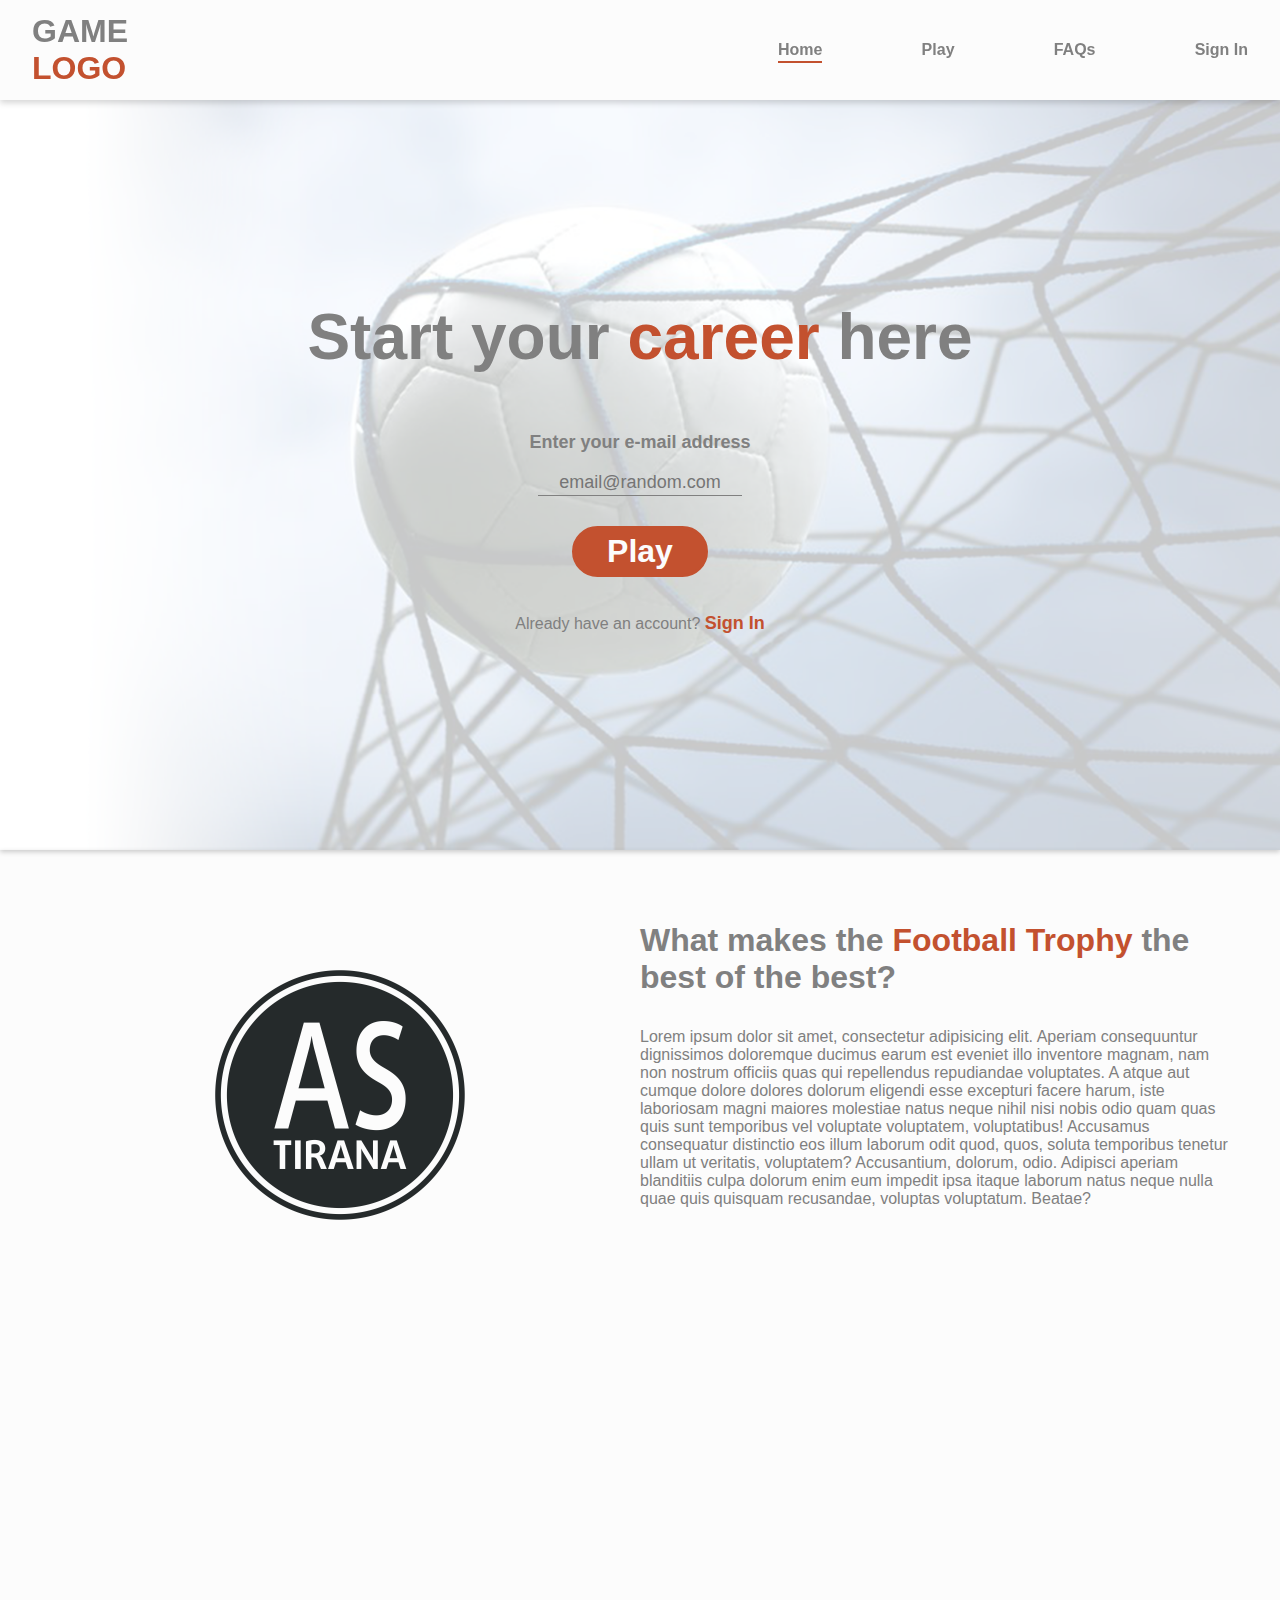
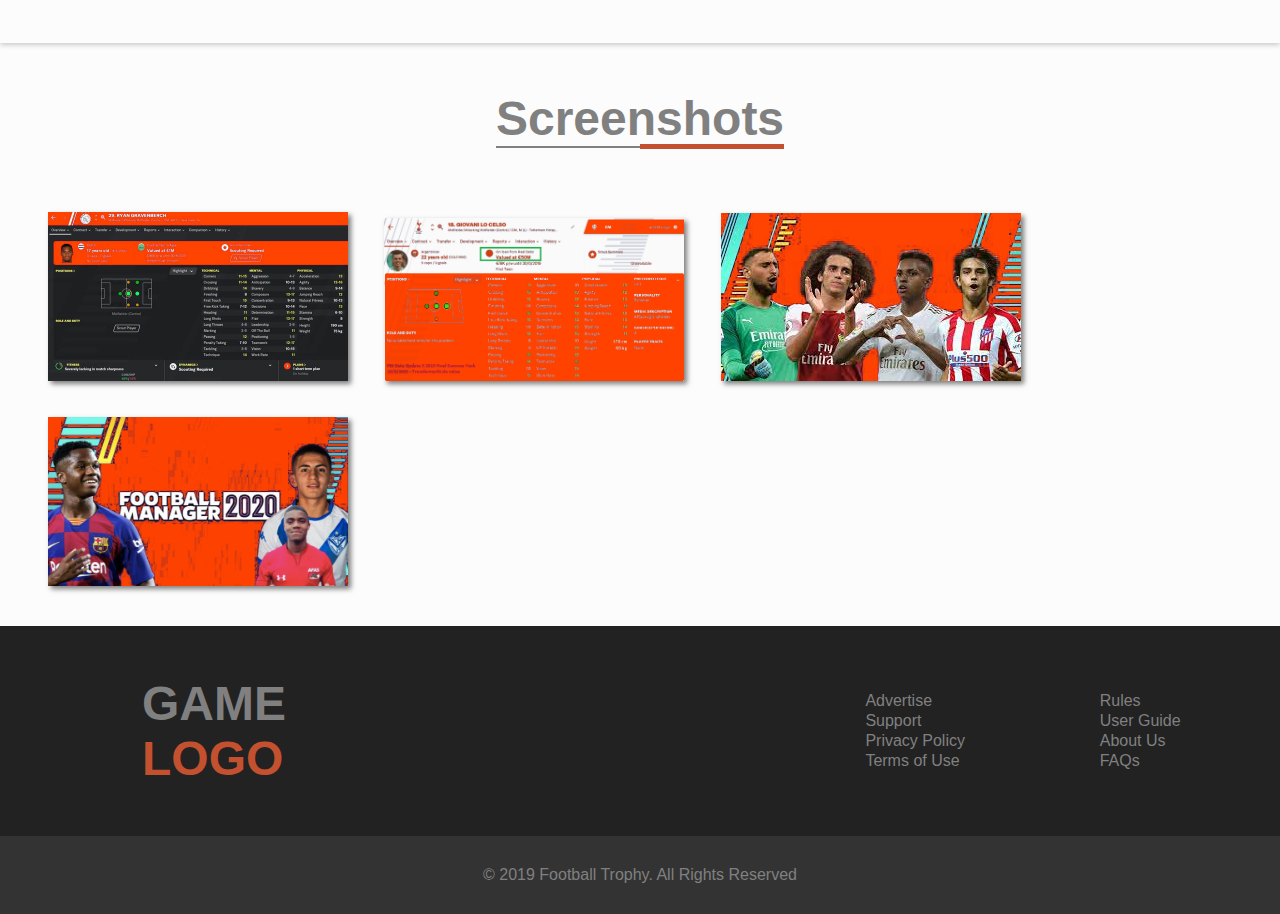
==== index.html @ d657be2b "Initial commit" ====
<!DOCTYPE html>
<html lang="en">
<head>
    <meta charset="UTF-8">
    <meta name="viewport"
          content="width=device-width, user-scalable=no, initial-scale=1.0, maximum-scale=1.0, minimum-scale=1.0">
    <meta http-equiv="X-UA-Compatible" content="ie=edge">
    <title>Football Trophy</title>
    <link rel="stylesheet" href="style.css">
    <link rel="stylesheet" href="styling.css">
    <link rel="stylesheet" href="nav.css">
    <link rel="stylesheet" href="font.css">
    <link rel="stylesheet" href="footer.css">
    <script src="https://cdnjs.cloudflare.com/ajax/libs/jquery/3.3.1/jquery.min.js"></script>
</head>
<body>
<header id="myNav">
    <div class="container-full" id="navbar">
        <a href="index.html" class="link"><p>
            <span class="bold-2rem light-grey">GAME</span>
            <br>
            <span class="bold-2rem orange">LOGO</span>
        </p></a>
        <div id="hamburger-icon">
            <input type="checkbox" id="btnControl"/>
            <label for="btnControl" id="label-hamburger">
                <span></span>
                <span></span>
                <span></span>
                <span></span>
                <span></span>
                <span></span>
            </label>
        </div>
        <ul id="nav-ul">
            <li><a href="index.html" class="underline">Home</a></li>
            <li><a href="play.html">Play</a></li>
            <li><a href="faqs.html">FAQs</a></li>
            <li><a href="sign-in.html">Sign In</a></li>
        </ul>
    </div>
    <ul id="mobile-nav-ul">
        <li><a href="index.html"><img src="images/menu%20svgs/services.png" alt="">Home</a></li>
        <li><a href="#"><img src="images/menu%20svgs/questionnaire.png" alt="">Play</a></li>
        <li><a href="#"><img src="images/menu%20svgs/reviewers.png" alt="">FAQs</a></li>
        <li><a href="#"><img src="images/menu%20svgs/blog.png" alt="">Sign In</a></li>
    </ul>
</header>

<section class="first-section home-section-one">
    <div id="home-first" class="container">
        <p class="bold-4rem light-grey intro-play no-mg">
            Start your
            <span class="orange">career</span>
            here
        </p>
        <p class="semi-1.125rem">Enter your e-mail address</p>
        <input type="text" placeholder="email@random.com" id="register-email">
        <button id="play-button" class="semi-2rem">Play</button>
        <p class="light-grey">Already have an account? <a href="#" class="orange semi-1.125rem link">Sign In</a></p>
    </div>
</section>
<section class="sc-shadow">
    <div class="why-us container">
        <img src="images/league%20logo.png" alt="Football Manager">
        <div>
            <p class="bold-2rem light-grey">
                What makes the
                <span class="orange"> Football Trophy </span>
                the best of the best?
            </p>
            <p class="light-grey">Lorem ipsum dolor sit amet, consectetur adipisicing elit. Aperiam consequuntur
                dignissimos doloremque
                ducimus earum est eveniet illo inventore magnam, nam non nostrum officiis quas qui repellendus
                repudiandae voluptates. A atque aut cumque dolore dolores dolorum eligendi esse excepturi facere harum,
                iste laboriosam magni maiores molestiae natus neque nihil nisi nobis odio quam quas quis sunt temporibus
                vel voluptate voluptatem, voluptatibus! Accusamus consequatur distinctio eos illum laborum odit quod,
                quos, soluta temporibus tenetur ullam ut veritatis, voluptatem? Accusantium, dolorum, odio. Adipisci
                aperiam blanditiis culpa dolorum enim eum impedit ipsa itaque laborum natus neque nulla quae quis
                quisquam recusandae, voluptas voluptatum. Beatae?</p>
            <iframe width="560" height="315" src="https://www.youtube.com/embed/HBifC9UIf-8" frameborder="0"
                    allow="accelerometer; autoplay; encrypted-media; gyroscope; picture-in-picture"
                    allowfullscreen></iframe>
        </div>
    </div>
</section>
<section>
    <div class="container screenshots">
        <p class="light-grey bold-3rem center bt-border" id="screenshot-heading">Screenshots</p>
        <div>
            <img src="images/sc1.jpg" alt="">
            <img src="images/sc2.png" alt="">
            <img src="images/sc3.jpg" alt="">
            <img src="images/sc4.jpg" alt="">
        </div>
    </div>
</section>
<footer>
    <div class="upper-footer">
        <div class="container">
            <div class="icon-and-address">
                <!--                <img src="images/wall%20street%20shortcut%20white.png" alt="Wall Street Shortcut" class="footer-logo">-->
                <p class="bold-3rem no-mg">
                    <span class="light-grey">GAME</span>
                    <br>
                    <span class="orange">LOGO</span>
                </p>
            </div>

            <div class="footer-links">
                <ul class="quicklinks">
                    <li><a href="#">Advertise</a></li>
                    <li><a href="#">Support</a></li>
                    <li><a href="#">Privacy Policy</a></li>
                    <li><a href="#">Terms of Use</a></li>
                </ul>
                <ul class="quicklinks">
                    <li><a href="#">Rules</a></li>
                    <li><a href="#">User Guide</a></li>
                    <li><a href="#">About Us</a></li>
                    <li><a href="#">FAQs</a></li>
                </ul>
            </div>
        </div>
    </div>
    <div class="lower-footer">
        <div class="container">
            <p><span class="medium-075rem light-grey">© 2019 Football Trophy. </span><span class="regular-075rem light-grey">All Rights Reserved</span>
            </p>

        </div>
    </div>
</footer>

<script src="https://kit.fontawesome.com/d73f645a4a.js"></script>
<script src="main.js"></script>
</body>
</html>
---- style.css ----
:root{
    --clr1: #333333;
    --clr2: #c3512f;
    --clr3: #fcfcfc;
    --clr4: #222222;
    --clr5: #808080;
}
body{
    margin: 0;
    padding: 0;
    box-sizing: border-box;
    background-color: var(--clr3);
    overflow-x: hidden;
}
.container{
    max-width: 1640px;
    width: 95%;
    padding: 0 2.5%;
    margin: auto;
}
.container-sm{
    max-width: 1364px;
    width: 95%;
    padding: 0 2.5%;
    margin: auto;
}
.dark-grey{
    color: var(--clr4);
}
.grey{
    color: var(--clr1);
}
.orange{
    color: var(--clr2);
}
.whitish{
    color: var(--clr3);
}
.light-grey{
    color: var(--clr5)
}
input:focus,
select:focus,
textarea:focus,
button:focus {
    outline: none;
}
.first-section{
    padding-top: 100px;
    -webkit-box-shadow: 0px 2px 5px 0px rgba(0,0,0,0.2);
    -moz-box-shadow: 0px 2px 5px 0px rgba(0,0,0,0.2);
    box-shadow: 0px 2px 5px 0px rgba(0,0,0,0.2);
}
.home-section-one{
    background-image: url("images/lub.png") ;
    background-size: cover;
    background-position: center center;
    background-repeat: no-repeat;
}
#play-button{
    padding: 0.125em 1em;
    border-radius: 30px;
    border: 3px solid var(--clr2);
    background-color: var(--clr2);
    color: var(--clr3);
    margin: auto auto 20px;
    transition: 200ms;
}
#play-button:hover{
    transform: scale(1.02);
    background-color: var(--clr3);
    color: var(--clr2)
}
.intro-play{
    padding-top: 200px;
    text-align: center;
    padding-bottom: 40px;
}
#home-first{
    display: flex;
    flex-direction: column;;
    justify-content: center;
    align-items: center;
    padding-bottom: 200px;
}
.home-signing-in-out{
    display: flex;
    justify-content: space-around;
}
.sign-in-up-form{
    padding: 100px 0;
    max-width: max-content;
    color: var(--clr1)
}

.form-style{
    display: grid;
    grid-template-columns: repeat(2, 1fr);
    align-items: center;
    max-width: 300px;
    grid-row-gap: 10px;
    padding-bottom: 10px;
}
.form-style label{
    font-weight: 500;
}
.form-style input{
    border: 2px solid var(--clr2);
    border-radius: 10px;
    padding: 0.5em;
}
#sign-up-button, #sign-in-button{
    padding: 0.5em 2em;
    border-radius: 15px;
    border: 3px solid var(--clr2);
    background-color: var(--clr2);
    color: var(--clr3);
    margin: auto;
    transition: 100ms;
    font-size: 1.125rem;
    margin-top: 20px;
}
#sign-up-button:hover, #sign-in-button:hover{
    background-color: var(--clr3);
    color: var(--clr2)
}
.why-us img{
    height: 250px;
    justify-self: center;
    padding-top: 80px;
}
.why-us{
    display: grid;
    grid-template-columns: repeat(2, 1fr);
    justify-content: center;
    max-width: 1200px;
    padding-top: 40px;
    padding-bottom: 100px;
}
.screenshots{
    display: flex;
    justify-content: center;
    align-items: center;
    flex-direction: column;
    padding-bottom: 20px;
}
.screenshots p{
    border-bottom: 2px solid var(--clr5);
}
.screenshots img{
    max-width: 300px;
    /*padding: 1em;*/
    margin: 1em;
    -webkit-box-shadow: 3px 3px 5px 0px rgba(0,0,0,0.5);
    -moz-box-shadow: 3px 3px 5px 0px rgba(0,0,0,0.5);
    box-shadow: 3px 3px 5px 0px rgba(0,0,0,0.5);
}
#register-email{
    border-top: none;
    border-left: none;
    border-right: none;
    border-bottom: 1px solid var(--clr5);
    text-align: center;
    font-size: 1.125rem;
    color: var(--clr5);
    padding-bottom: 0.125rem;
    margin-bottom: 30px;
    width: 200px;
    font-family: 'Montserrat', sans-serif;
    background-color: transparent;
}
---- styling.css ----
.no-mg{
    margin: 0;
}
.no-pd{
    padding: 0;
}
.sc-shadow{
    -webkit-box-shadow: 0px 2px 5px 0px rgba(0,0,0,0.2);
    -moz-box-shadow: 0px 2px 5px 0px rgba(0,0,0,0.2);
    box-shadow: 0px 2px 5px 0px rgba(0,0,0,0.2);
}
.bt-border{
    position: relative;
}
.bt-border:after{
    content: '';
    display: block;
    position: absolute;
    width: 50%;
    bottom: -3px;
    right: 0;
    border-bottom: 5px solid var(--clr2);
}
.center{
    text-align: center;
}
.link{
    text-decoration: none;
}
.underline{
    border-bottom: 2px solid var(--clr2);
}
.pt-10{
    padding-top: 10px;
}
.pt-20{
    padding-top: 20px;
}
.pt-40{
    padding-top: 40px;
}
.pt-60{
    padding-top: 60px;
}
.pb-10{
    padding-bottom: 10px;
}
.pb-20{
    padding-bottom: 20px;
}
---- nav.css ----
/*header*/
header{
    /*padding: 10px 0;*/
    position: fixed;
    top: 0;
    left: 0;
    right: 0;
    width: 100%;
    margin: auto;
    z-index: 2;
    transition: 200ms ease-out;
    -webkit-box-shadow: 0px 3px 6px 0px rgba(0,0,0,0.16);
    -moz-box-shadow: 0px 3px 6px 0px rgba(0,0,0,0.16);
    box-shadow: 0px 3px 6px 0px rgba(0,0,0,0.16);
    background-color: var(--clr3);
}
header *{
    transition: 200ms ease-out;
}
header #navbar{
    display: flex;
    justify-content: space-between;
    align-items: center;
    max-width: 1640px;
    width: 95%;
    padding: 0 2.5%;
    margin: auto;
    height: 100px;
}
#nav-ul{
    list-style: none;
    padding-left: 0;
    display: flex;
    max-width: 470px;
    width: 100%;
    justify-content: space-between;
}
#nav-ul li{
    position: relative;
}
#nav-ul li::after{
    content: '';
    position: absolute;
    width: 100%;
    height: 2px;
    background-color: var(--clr2);
    left: 0;
    bottom: -5px;
    transform: scaleX(0);
    transition: all 0.5s;
}
#nav-ul li:hover::after{
    transform: scaleX(1);
}
#nav-ul li a{
    text-decoration: none;
    color: var(--clr5);
    font-size: 1rem;
    font-weight: 600;
    padding-bottom: 3px;
}
.nav-colored{
    background-color: white;
    -webkit-box-shadow: 0px 6px 6px 0px rgba(0,0,0,0.1);
    -moz-box-shadow: 0px 6px 6px 0px rgba(0,0,0,0.1);
    box-shadow: 0px 6px 6px 0px rgba(0,0,0,0.1);
}
.nav-transparent{
    background-color: transparent;
}
#mobile-nav-ul{
    display: none;
    flex-direction: column;
    padding-left: 20px;
    list-style: none;
    background-color: var(--clr2);
    position: absolute;
    margin: 0;
    width: 100%;
    /*bottom: 0%;*/
    top: -200px;
    z-index: -1;
    transition: 300ms ease-out;
}
.mobile-nav-ul-open
#mobile-nav-ul li{
    display: flex;
}
#mobile-nav-ul a{
    color: var(--clr3);
    text-decoration: none;
    font-size: 1rem;
    padding: 1rem 0;
    display: flex;
}

#mobile-nav-ul img{
    height: 1rem;
    padding-right: 1rem;
}
#mobile-nav-ul.open-nav{
    bottom: unset;
    top: 100%;
}

/*hamburger-icon*/
#btnControl{
    display: none;
}
#hamburger-icon {
    width: 45px;
    height: 30px;
    position: relative;
    /*margin: 50px auto;*/
    display: none;
    -webkit-transform: rotate(0deg);
    -moz-transform: rotate(0deg);
    -o-transform: rotate(0deg);
    transform: rotate(0deg);
    -webkit-transition: .5s ease-in-out;
    -moz-transition: .5s ease-in-out;
    -o-transition: .5s ease-in-out;
    transition: .5s ease-in-out;
    cursor: pointer;
}
#hamburger-icon span {
    display: block;
    position: absolute;
    height: 5px;
    width: 50%;
    background: var(--clr2);
    opacity: 1;
    -webkit-transform: rotate(0deg);
    -moz-transform: rotate(0deg);
    -o-transform: rotate(0deg);
    transform: rotate(0deg);
    -webkit-transition: .25s ease-in-out;
    -moz-transition: .25s ease-in-out;
    -o-transition: .25s ease-in-out;
    transition: .25s ease-in-out;
}
#hamburger-icon span:nth-child(even) {
    left: 50%;
    border-radius: 0 9px 9px 0;
}
#hamburger-icon span:nth-child(odd) {
    left:0px;
    border-radius: 9px 0 0 9px;
}
#hamburger-icon span:nth-child(1), #hamburger-icon span:nth-child(2) {
    top: 0px;
}
#hamburger-icon span:nth-child(3), #hamburger-icon span:nth-child(4) {
    top: 12px;
}
#hamburger-icon span:nth-child(5), #hamburger-icon span:nth-child(6) {
    top: 24px;
}
#hamburger-icon.open span:nth-child(1),#hamburger-icon.open span:nth-child(6) {
    -webkit-transform: rotate(45deg);
    -moz-transform: rotate(45deg);
    -o-transform: rotate(45deg);
    transform: rotate(45deg);
}
#hamburger-icon.open span:nth-child(2),#hamburger-icon.open span:nth-child(5) {
    -webkit-transform: rotate(-45deg);
    -moz-transform: rotate(-45deg);
    -o-transform: rotate(-45deg);
    transform: rotate(-45deg);
}
#hamburger-icon.open span:nth-child(1) {
    left: 4px;
    top: 8px;
}
#hamburger-icon.open span:nth-child(2) {
    left: calc(50% - 5px);
    top: 8px;
}
#hamburger-icon.open span:nth-child(3) {
    left: -50%;
    opacity: 0;
}
#hamburger-icon.open span:nth-child(4) {
    left: 100%;
    opacity: 0;
}
#hamburger-icon.open span:nth-child(5) {
    left: 4px;
    top: 21px;
}
#hamburger-icon.open span:nth-child(6) {
    left: calc(50% - 5px);
    top: 21px;
}

@media(max-width: 768px){

    /*    section, footer{
            filter: blur(5px);
            opacity: 0.5;
        }*/
    header{
        background-color: white;
    }
    #navbar{
        background-color: white;
        -webkit-box-shadow: 0px 6px 6px 0px rgba(0,0,0,0.1);
        -moz-box-shadow: 0px 6px 6px 0px rgba(0,0,0,0.1);
        box-shadow: 0px 6px 6px 0px rgba(0,0,0,0.1);
    }
    #nav-ul{
        display: none;
    }
    #mobile-nav-ul{
        display: flex;
        -webkit-box-shadow: 0px 6px 6px 0px rgba(0,0,0,0.1);
        -moz-box-shadow: 0px 6px 6px 0px rgba(0,0,0,0.1);
        box-shadow: 0px 6px 6px 0px rgba(0,0,0,0.1);
    }
    #mobile-nav-ul a:focus{
        outline: none
    }
    #hamburger-icon{
        display: unset;
    }


}
@media(max-width: 500px){
    #logo{
        height: 50px;
    }
}
---- font.css ----
body{
    font-family: Montserrat, sans-serif;
    color: var(--clr5)
}
.bold-3rem{
    font-weight: 700;
    font-size: 3rem;
}
.bold-4rem{
    font-weight: 700;
    font-size: 4rem;
}
.semi-2rem{
    font-size: 2rem;
    font-weight: 600;
}.semi-1\.125rem{
     font-size: 1.125rem;
     font-weight: 600;
 }
 .semi-1rem{
     font-weight: 600;
     font-size: 1rem;
 }
.bold-2rem{
    font-weight: 700;
    font-size: 2rem;
}
---- footer.css ----
.upper-footer{
    background-color: var(--clr4);
    padding: 50px 0;
}
.upper-footer .container{
    color: white;
    display: flex;
    justify-content: space-between;
}
.footer-logo{
    max-height: 150px;
}
.icon-and-address{
    display: flex;
}
.icon-and-address p{
    padding-left:  110px;
}
.footer-links{
    max-width: 450px;
    width:100%;
    display: flex;
    /*flex-direction: column;*/
    justify-content: space-around;

}
.footer-links ul{
    list-style: none;
    padding: 0;
}
.footer-links a{
    /*color: white;*/
    color: var(--clr5);
    text-decoration: none;
    font-weight: 500;
}
.quicklinks{
    display: flex;
    justify-content: space-between;
    flex-direction: column;
}
.quicklinks a:hover{
    color: var(--clr2);
}
.social-links{
    display: flex;
    place-self: flex-end;
    justify-content: space-between;
    flex-direction: column;
    max-width: 220px;
    width: 100%;
}
.lower-footer{
    background-color: var(--clr1);
    text-align: center;
}
.lower-footer p{
    color: var(--clr3);
    margin: 0;
    padding: 30px 0;
}
@media (max-width: 768px) {
    .upper-footer{
        padding: 50px 0 20px;
    }
    .upper-footer .container{
        flex-direction: column;
    }
    .icon-and-address{
        flex-direction: column;
    }
    .footer-logo{
        margin: auto;
    }
    .icon-and-address p{
        padding: 30px 0 0;
        margin: auto;
        text-align: center;
    }
    .footer-links{
        margin: auto;
        padding: 20px 0;
    }
    .quicklinks{
        flex-direction: column;
        text-align: center;
        margin: auto;
    }
    .quicklinks li{
        margin: 10px 0;
    }
    .social-links{
        margin: 20px auto 0;
    }
    .lower-footer{
        text-align: center;
    }
    .lower-footer p {
        padding: 20px 0;
    }
}
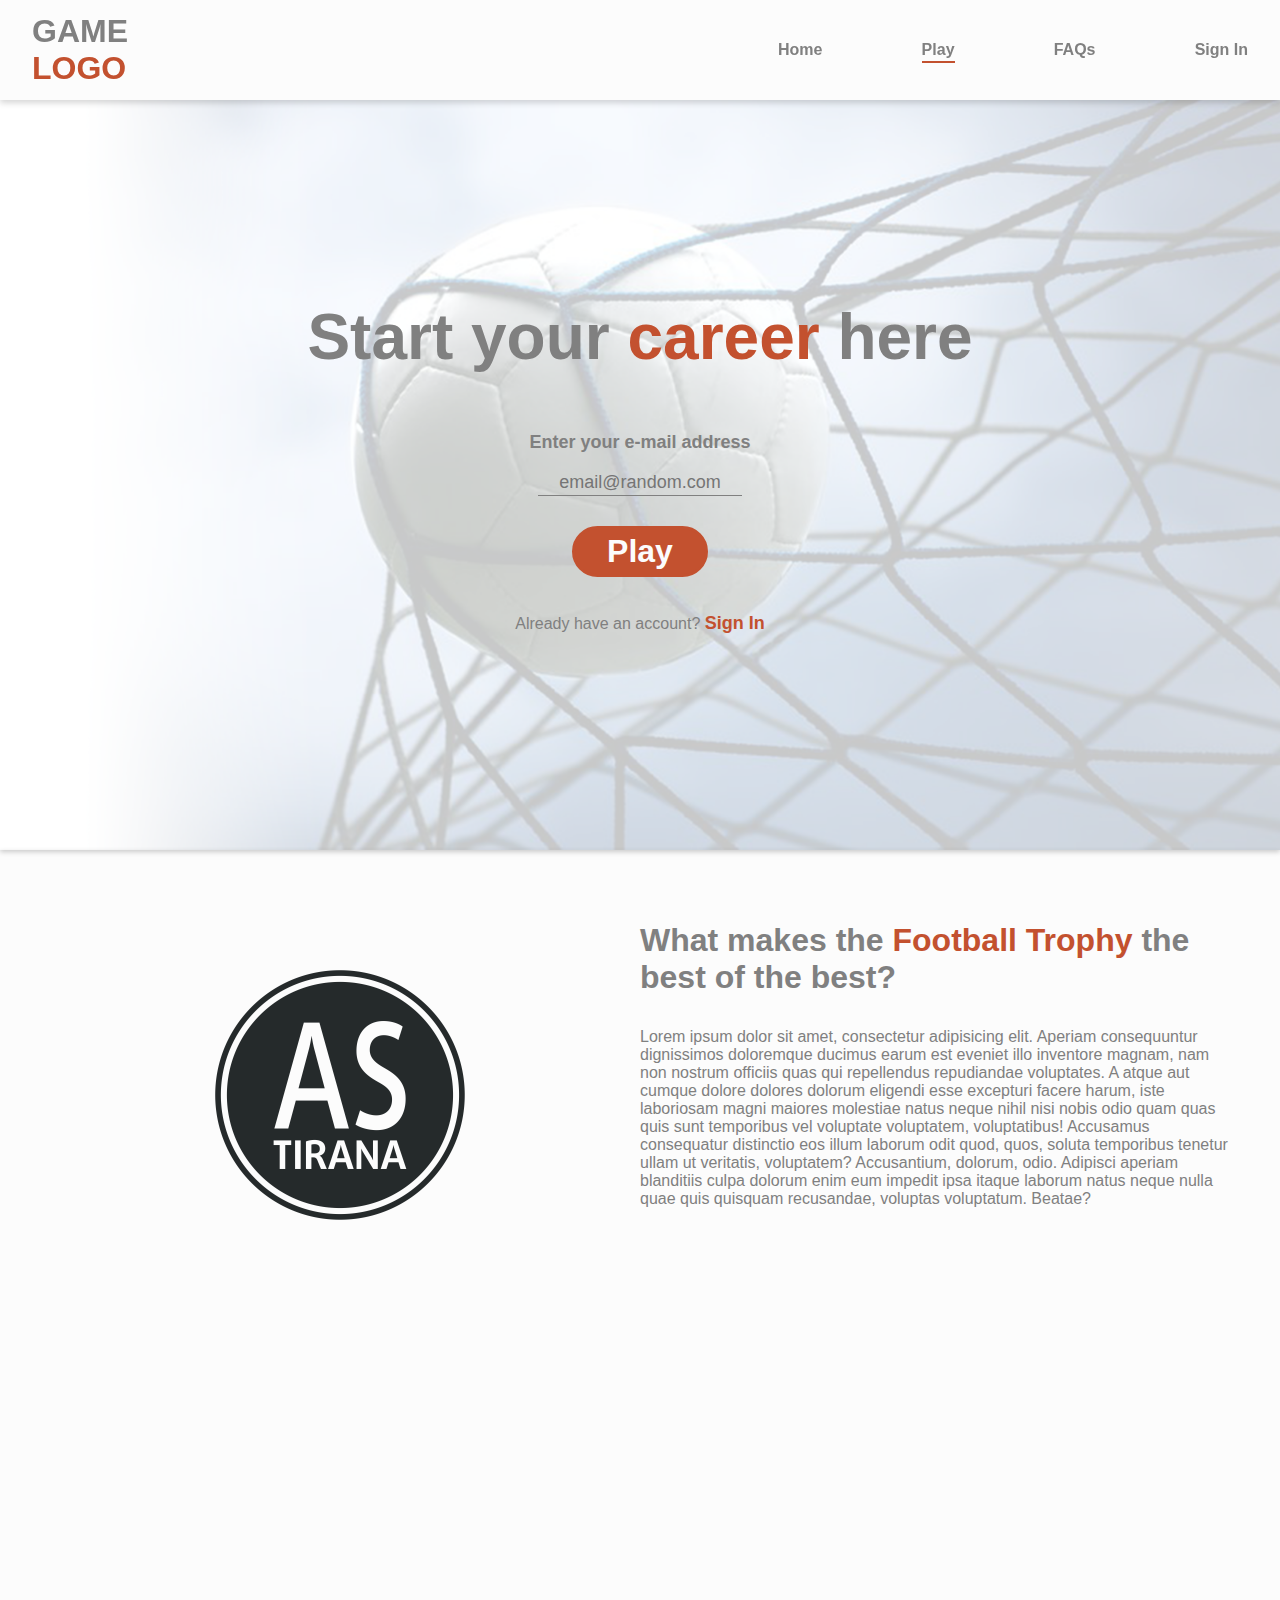
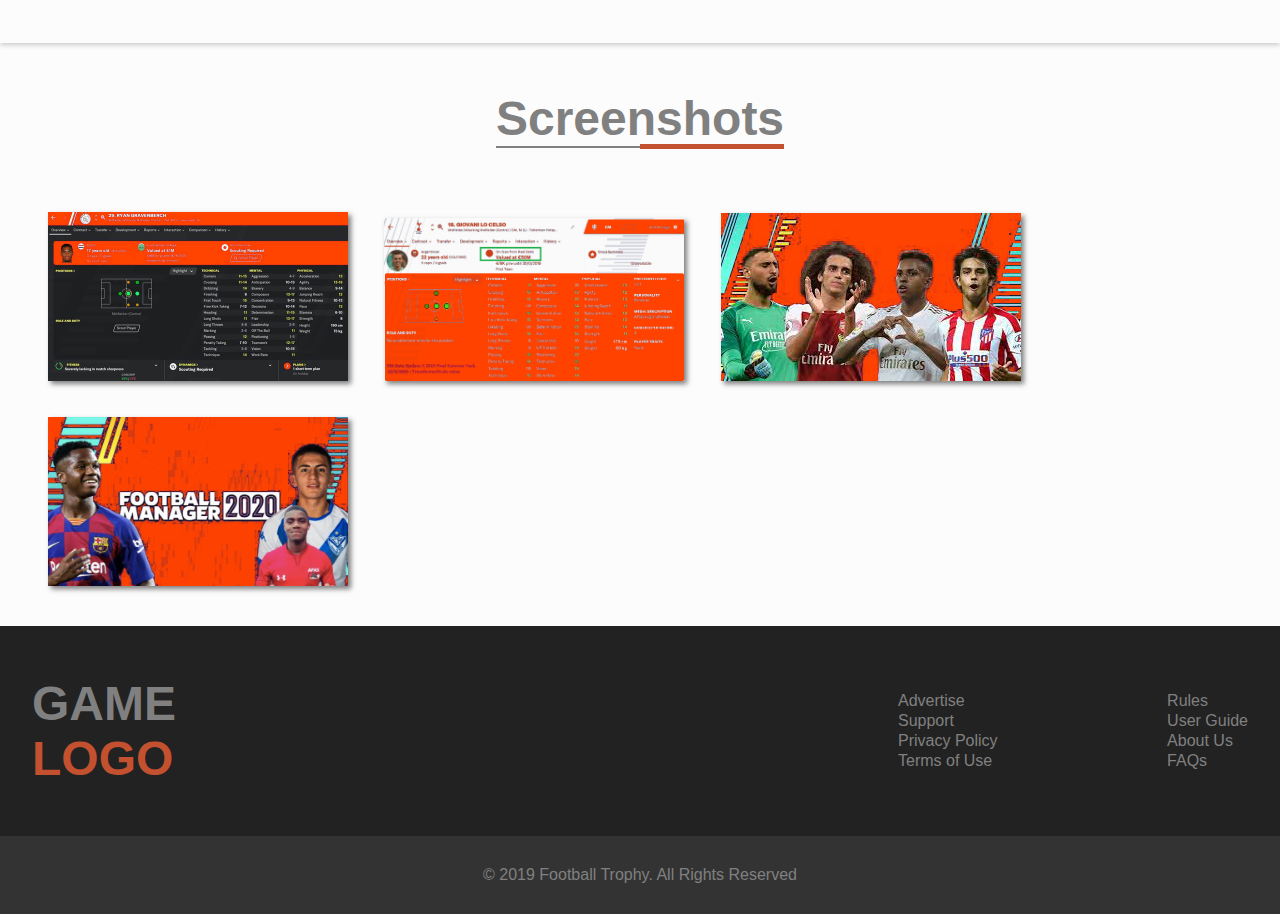
==== commit 97dec9c5: "added media query" ====
--- a/index.html
+++ b/index.html
@@ -1,138 +1,138 @@
-<!DOCTYPE html>
-<html lang="en">
-<head>
-    <meta charset="UTF-8">
-    <meta name="viewport"
-          content="width=device-width, user-scalable=no, initial-scale=1.0, maximum-scale=1.0, minimum-scale=1.0">
-    <meta http-equiv="X-UA-Compatible" content="ie=edge">
-    <title>Football Trophy</title>
-    <link rel="stylesheet" href="style.css">
-    <link rel="stylesheet" href="styling.css">
-    <link rel="stylesheet" href="nav.css">
-    <link rel="stylesheet" href="font.css">
-    <link rel="stylesheet" href="footer.css">
-    <script src="https://cdnjs.cloudflare.com/ajax/libs/jquery/3.3.1/jquery.min.js"></script>
-</head>
-<body>
-<header id="myNav">
-    <div class="container-full" id="navbar">
-        <a href="index.html" class="link"><p>
-            <span class="bold-2rem light-grey">GAME</span>
-            <br>
-            <span class="bold-2rem orange">LOGO</span>
-        </p></a>
-        <div id="hamburger-icon">
-            <input type="checkbox" id="btnControl"/>
-            <label for="btnControl" id="label-hamburger">
-                <span></span>
-                <span></span>
-                <span></span>
-                <span></span>
-                <span></span>
-                <span></span>
-            </label>
-        </div>
-        <ul id="nav-ul">
-            <li><a href="index.html" class="underline">Home</a></li>
-            <li><a href="play.html">Play</a></li>
-            <li><a href="faqs.html">FAQs</a></li>
-            <li><a href="sign-in.html">Sign In</a></li>
-        </ul>
-    </div>
-    <ul id="mobile-nav-ul">
-        <li><a href="index.html"><img src="images/menu%20svgs/services.png" alt="">Home</a></li>
-        <li><a href="#"><img src="images/menu%20svgs/questionnaire.png" alt="">Play</a></li>
-        <li><a href="#"><img src="images/menu%20svgs/reviewers.png" alt="">FAQs</a></li>
-        <li><a href="#"><img src="images/menu%20svgs/blog.png" alt="">Sign In</a></li>
-    </ul>
-</header>
-
-<section class="first-section home-section-one">
-    <div id="home-first" class="container">
-        <p class="bold-4rem light-grey intro-play no-mg">
-            Start your
-            <span class="orange">career</span>
-            here
-        </p>
-        <p class="semi-1.125rem">Enter your e-mail address</p>
-        <input type="text" placeholder="email@random.com" id="register-email">
-        <button id="play-button" class="semi-2rem">Play</button>
-        <p class="light-grey">Already have an account? <a href="#" class="orange semi-1.125rem link">Sign In</a></p>
-    </div>
-</section>
-<section class="sc-shadow">
-    <div class="why-us container">
-        <img src="images/league%20logo.png" alt="Football Manager">
-        <div>
-            <p class="bold-2rem light-grey">
-                What makes the
-                <span class="orange"> Football Trophy </span>
-                the best of the best?
-            </p>
-            <p class="light-grey">Lorem ipsum dolor sit amet, consectetur adipisicing elit. Aperiam consequuntur
-                dignissimos doloremque
-                ducimus earum est eveniet illo inventore magnam, nam non nostrum officiis quas qui repellendus
-                repudiandae voluptates. A atque aut cumque dolore dolores dolorum eligendi esse excepturi facere harum,
-                iste laboriosam magni maiores molestiae natus neque nihil nisi nobis odio quam quas quis sunt temporibus
-                vel voluptate voluptatem, voluptatibus! Accusamus consequatur distinctio eos illum laborum odit quod,
-                quos, soluta temporibus tenetur ullam ut veritatis, voluptatem? Accusantium, dolorum, odio. Adipisci
-                aperiam blanditiis culpa dolorum enim eum impedit ipsa itaque laborum natus neque nulla quae quis
-                quisquam recusandae, voluptas voluptatum. Beatae?</p>
-            <iframe width="560" height="315" src="https://www.youtube.com/embed/HBifC9UIf-8" frameborder="0"
-                    allow="accelerometer; autoplay; encrypted-media; gyroscope; picture-in-picture"
-                    allowfullscreen></iframe>
-        </div>
-    </div>
-</section>
-<section>
-    <div class="container screenshots">
-        <p class="light-grey bold-3rem center bt-border" id="screenshot-heading">Screenshots</p>
-        <div>
-            <img src="images/sc1.jpg" alt="">
-            <img src="images/sc2.png" alt="">
-            <img src="images/sc3.jpg" alt="">
-            <img src="images/sc4.jpg" alt="">
-        </div>
-    </div>
-</section>
-<footer>
-    <div class="upper-footer">
-        <div class="container">
-            <div class="icon-and-address">
-                <!--                <img src="images/wall%20street%20shortcut%20white.png" alt="Wall Street Shortcut" class="footer-logo">-->
-                <p class="bold-3rem no-mg">
-                    <span class="light-grey">GAME</span>
-                    <br>
-                    <span class="orange">LOGO</span>
-                </p>
-            </div>
-
-            <div class="footer-links">
-                <ul class="quicklinks">
-                    <li><a href="#">Advertise</a></li>
-                    <li><a href="#">Support</a></li>
-                    <li><a href="#">Privacy Policy</a></li>
-                    <li><a href="#">Terms of Use</a></li>
-                </ul>
-                <ul class="quicklinks">
-                    <li><a href="#">Rules</a></li>
-                    <li><a href="#">User Guide</a></li>
-                    <li><a href="#">About Us</a></li>
-                    <li><a href="#">FAQs</a></li>
-                </ul>
-            </div>
-        </div>
-    </div>
-    <div class="lower-footer">
-        <div class="container">
-            <p><span class="medium-075rem light-grey">© 2019 Football Trophy. </span><span class="regular-075rem light-grey">All Rights Reserved</span>
-            </p>
-
-        </div>
-    </div>
-</footer>
-
-<script src="https://kit.fontawesome.com/d73f645a4a.js"></script>
-<script src="main.js"></script>
-</body>
+<!DOCTYPE html>
+<html lang="en">
+<head>
+    <meta charset="UTF-8">
+    <meta name="viewport"
+          content="width=device-width, user-scalable=no, initial-scale=1.0, maximum-scale=1.0, minimum-scale=1.0">
+    <meta http-equiv="X-UA-Compatible" content="ie=edge">
+    <title>Football Trophy</title>
+    <link rel="stylesheet" href="style.css">
+    <link rel="stylesheet" href="styling.css">
+    <link rel="stylesheet" href="nav.css">
+    <link rel="stylesheet" href="font.css">
+    <link rel="stylesheet" href="footer.css">
+    <script src="https://cdnjs.cloudflare.com/ajax/libs/jquery/3.3.1/jquery.min.js"></script>
+</head>
+<body>
+<header id="myNav">
+    <div class="container-full" id="navbar">
+        <a href="index.html" class="link"><p>
+            <span class="bold-2rem light-grey">GAME</span>
+            <br>
+            <span class="bold-2rem orange">LOGO</span>
+        </p></a>
+        <div id="hamburger-icon">
+            <input type="checkbox" id="btnControl"/>
+            <label for="btnControl" id="label-hamburger">
+                <span></span>
+                <span></span>
+                <span></span>
+                <span></span>
+                <span></span>
+                <span></span>
+            </label>
+        </div>
+        <ul id="nav-ul">
+            <li><a href="index.html">Home</a></li>
+            <li><a href="play.html" class="underline">Play</a></li>
+            <li><a href="faqs.html">FAQs</a></li>
+            <li><a href="sign-in.html">Sign In</a></li>
+        </ul>
+    </div>
+    <ul id="mobile-nav-ul">
+        <li><a href="index.html"><img src="images/menu%20svgs/services.png" alt="">Home</a></li>
+        <li><a href="play.html"><img src="images/menu%20svgs/questionnaire.png" alt="">Play</a></li>
+        <li><a href="faqs.html"><img src="images/menu%20svgs/reviewers.png" alt="">FAQs</a></li>
+        <li><a href="sign-in.html"><img src="images/menu%20svgs/blog.png" alt="">Sign In</a></li>
+    </ul>
+</header>
+
+<section class="first-section home-section-one">
+    <div id="home-first" class="container">
+        <p class="bold-4rem light-grey intro-play no-mg">
+            Start your
+            <span class="orange">career</span>
+            here
+        </p>
+        <p class="semi-1.125rem">Enter your e-mail address</p>
+        <input type="text" placeholder="email@random.com" id="register-email">
+        <button id="play-button" class="semi-2rem">Play</button>
+        <p class="light-grey">Already have an account? <a href="sign-in.html" class="orange semi-1.125rem link">Sign In</a></p>
+    </div>
+</section>
+<section class="sc-shadow">
+    <div class="why-us container">
+        <img src="images/league%20logo.png" alt="Football Manager">
+        <div>
+            <p class="bold-2rem light-grey">
+                What makes the
+                <span class="orange"> Football Trophy </span>
+                the best of the best?
+            </p>
+            <p class="light-grey">Lorem ipsum dolor sit amet, consectetur adipisicing elit. Aperiam consequuntur
+                dignissimos doloremque
+                ducimus earum est eveniet illo inventore magnam, nam non nostrum officiis quas qui repellendus
+                repudiandae voluptates. A atque aut cumque dolore dolores dolorum eligendi esse excepturi facere harum,
+                iste laboriosam magni maiores molestiae natus neque nihil nisi nobis odio quam quas quis sunt temporibus
+                vel voluptate voluptatem, voluptatibus! Accusamus consequatur distinctio eos illum laborum odit quod,
+                quos, soluta temporibus tenetur ullam ut veritatis, voluptatem? Accusantium, dolorum, odio. Adipisci
+                aperiam blanditiis culpa dolorum enim eum impedit ipsa itaque laborum natus neque nulla quae quis
+                quisquam recusandae, voluptas voluptatum. Beatae?</p>
+            <iframe width="560" height="315" src="https://www.youtube.com/embed/HBifC9UIf-8" frameborder="0"
+                    allow="accelerometer; autoplay; encrypted-media; gyroscope; picture-in-picture"
+                    allowfullscreen></iframe>
+        </div>
+    </div>
+</section>
+<section>
+    <div class="container screenshots">
+        <p class="light-grey bold-3rem center bt-border" id="screenshot-heading">Screenshots</p>
+        <div>
+            <img src="images/sc1.jpg" alt="">
+            <img src="images/sc2.png" alt="">
+            <img src="images/sc3.jpg" alt="">
+            <img src="images/sc4.jpg" alt="">
+        </div>
+    </div>
+</section>
+<footer>
+    <div class="upper-footer">
+        <div class="container">
+            <div class="icon-and-address">
+                <!--                <img src="images/wall%20street%20shortcut%20white.png" alt="Wall Street Shortcut" class="footer-logo">-->
+                <p class="bold-3rem no-mg">
+                    <span class="light-grey">GAME</span>
+                    <br>
+                    <span class="orange">LOGO</span>
+                </p>
+            </div>
+
+            <div class="footer-links">
+                <ul class="quicklinks">
+                    <li><a href="advertise.html">Advertise</a></li>
+                    <li><a href="support.html">Support</a></li>
+                    <li><a href="privacy-policy.html">Privacy Policy</a></li>
+                    <li><a href="terms.html">Terms of Use</a></li>
+                </ul>
+                <ul class="quicklinks">
+                    <li><a href="rules.html">Rules</a></li>
+                    <li><a href="guide.html">User Guide</a></li>
+                    <li><a href="about-us.html">About Us</a></li>
+                    <li><a href="faqs.html">FAQs</a></li>
+                </ul>
+            </div>
+        </div>
+    </div>
+    <div class="lower-footer">
+        <div class="container">
+            <p><span class="medium-075rem light-grey">© 2019 Football Trophy. </span><span class="regular-075rem light-grey">All Rights Reserved</span>
+            </p>
+
+        </div>
+    </div>
+</footer>
+
+<script src="https://kit.fontawesome.com/d73f645a4a.js"></script>
+<script src="main.js"></script>
+</body>
 </html>--- a/style.css
+++ b/style.css
@@ -1,171 +1,196 @@
-:root{
-    --clr1: #333333;
-    --clr2: #c3512f;
-    --clr3: #fcfcfc;
-    --clr4: #222222;
-    --clr5: #808080;
-}
-body{
-    margin: 0;
-    padding: 0;
-    box-sizing: border-box;
-    background-color: var(--clr3);
-    overflow-x: hidden;
-}
-.container{
-    max-width: 1640px;
-    width: 95%;
-    padding: 0 2.5%;
-    margin: auto;
-}
-.container-sm{
-    max-width: 1364px;
-    width: 95%;
-    padding: 0 2.5%;
-    margin: auto;
-}
-.dark-grey{
-    color: var(--clr4);
-}
-.grey{
-    color: var(--clr1);
-}
-.orange{
-    color: var(--clr2);
-}
-.whitish{
-    color: var(--clr3);
-}
-.light-grey{
-    color: var(--clr5)
-}
-input:focus,
-select:focus,
-textarea:focus,
-button:focus {
-    outline: none;
-}
-.first-section{
-    padding-top: 100px;
-    -webkit-box-shadow: 0px 2px 5px 0px rgba(0,0,0,0.2);
-    -moz-box-shadow: 0px 2px 5px 0px rgba(0,0,0,0.2);
-    box-shadow: 0px 2px 5px 0px rgba(0,0,0,0.2);
-}
-.home-section-one{
-    background-image: url("images/lub.png") ;
-    background-size: cover;
-    background-position: center center;
-    background-repeat: no-repeat;
-}
-#play-button{
-    padding: 0.125em 1em;
-    border-radius: 30px;
-    border: 3px solid var(--clr2);
-    background-color: var(--clr2);
-    color: var(--clr3);
-    margin: auto auto 20px;
-    transition: 200ms;
-}
-#play-button:hover{
-    transform: scale(1.02);
-    background-color: var(--clr3);
-    color: var(--clr2)
-}
-.intro-play{
-    padding-top: 200px;
-    text-align: center;
-    padding-bottom: 40px;
-}
-#home-first{
-    display: flex;
-    flex-direction: column;;
-    justify-content: center;
-    align-items: center;
-    padding-bottom: 200px;
-}
-.home-signing-in-out{
-    display: flex;
-    justify-content: space-around;
-}
-.sign-in-up-form{
-    padding: 100px 0;
-    max-width: max-content;
-    color: var(--clr1)
-}
-
-.form-style{
-    display: grid;
-    grid-template-columns: repeat(2, 1fr);
-    align-items: center;
-    max-width: 300px;
-    grid-row-gap: 10px;
-    padding-bottom: 10px;
-}
-.form-style label{
-    font-weight: 500;
-}
-.form-style input{
-    border: 2px solid var(--clr2);
-    border-radius: 10px;
-    padding: 0.5em;
-}
-#sign-up-button, #sign-in-button{
-    padding: 0.5em 2em;
-    border-radius: 15px;
-    border: 3px solid var(--clr2);
-    background-color: var(--clr2);
-    color: var(--clr3);
-    margin: auto;
-    transition: 100ms;
-    font-size: 1.125rem;
-    margin-top: 20px;
-}
-#sign-up-button:hover, #sign-in-button:hover{
-    background-color: var(--clr3);
-    color: var(--clr2)
-}
-.why-us img{
-    height: 250px;
-    justify-self: center;
-    padding-top: 80px;
-}
-.why-us{
-    display: grid;
-    grid-template-columns: repeat(2, 1fr);
-    justify-content: center;
-    max-width: 1200px;
-    padding-top: 40px;
-    padding-bottom: 100px;
-}
-.screenshots{
-    display: flex;
-    justify-content: center;
-    align-items: center;
-    flex-direction: column;
-    padding-bottom: 20px;
-}
-.screenshots p{
-    border-bottom: 2px solid var(--clr5);
-}
-.screenshots img{
-    max-width: 300px;
-    /*padding: 1em;*/
-    margin: 1em;
-    -webkit-box-shadow: 3px 3px 5px 0px rgba(0,0,0,0.5);
-    -moz-box-shadow: 3px 3px 5px 0px rgba(0,0,0,0.5);
-    box-shadow: 3px 3px 5px 0px rgba(0,0,0,0.5);
-}
-#register-email{
-    border-top: none;
-    border-left: none;
-    border-right: none;
-    border-bottom: 1px solid var(--clr5);
-    text-align: center;
-    font-size: 1.125rem;
-    color: var(--clr5);
-    padding-bottom: 0.125rem;
-    margin-bottom: 30px;
-    width: 200px;
-    font-family: 'Montserrat', sans-serif;
-    background-color: transparent;
-}
+:root{
+    --clr1: #333333;
+    --clr2: #c3512f;
+    --clr3: #fcfcfc;
+    --clr4: #222222;
+    --clr5: #808080;
+}
+body{
+    margin: 0;
+    padding: 0;
+    box-sizing: border-box;
+    background-color: var(--clr3);
+    overflow-x: hidden;
+}
+.container{
+    max-width: 1640px;
+    width: 95%;
+    padding: 0 2.5%;
+    margin: auto;
+}
+.container-sm{
+    max-width: 1364px;
+    width: 95%;
+    padding: 0 2.5%;
+    margin: auto;
+}
+.dark-grey{
+    color: var(--clr4);
+}
+.grey{
+    color: var(--clr1);
+}
+.orange{
+    color: var(--clr2);
+}
+.whitish{
+    color: var(--clr3);
+}
+.light-grey{
+    color: var(--clr5)
+}
+input:focus,
+select:focus,
+textarea:focus,
+button:focus {
+    outline: none;
+}
+.first-section{
+    padding-top: 100px;
+    -webkit-box-shadow: 0px 2px 5px 0px rgba(0,0,0,0.2);
+    -moz-box-shadow: 0px 2px 5px 0px rgba(0,0,0,0.2);
+    box-shadow: 0px 2px 5px 0px rgba(0,0,0,0.2);
+}
+.home-section-one{
+    background-image: url("images/lub.png") ;
+    background-size: cover;
+    background-position: center center;
+    background-repeat: no-repeat;
+}
+#play-button{
+    padding: 0.125em 1em;
+    border-radius: 30px;
+    border: 3px solid var(--clr2);
+    background-color: var(--clr2);
+    color: var(--clr3);
+    margin: auto auto 20px;
+    transition: 200ms;
+}
+#play-button:hover{
+    transform: scale(1.02);
+    background-color: var(--clr3);
+    color: var(--clr2)
+}
+.intro-play{
+    padding-top: 200px;
+    text-align: center;
+    padding-bottom: 40px;
+}
+#home-first{
+    display: flex;
+    flex-direction: column;;
+    justify-content: center;
+    align-items: center;
+    padding-bottom: 200px;
+}
+.home-signing-in-out{
+    display: flex;
+    justify-content: space-around;
+}
+.sign-in-up-form{
+    padding: 100px 0;
+    max-width: max-content;
+    color: var(--clr1)
+}
+
+.form-style{
+    display: grid;
+    grid-template-columns: repeat(2, 1fr);
+    align-items: center;
+    max-width: 300px;
+    grid-row-gap: 10px;
+    padding-bottom: 10px;
+}
+.form-style label{
+    font-weight: 500;
+}
+.form-style input{
+    border: 2px solid var(--clr2);
+    border-radius: 10px;
+    padding: 0.5em;
+}
+#sign-up-button, #sign-in-button{
+    padding: 0.5em 2em;
+    border-radius: 15px;
+    border: 3px solid var(--clr2);
+    background-color: var(--clr2);
+    color: var(--clr3);
+    margin: auto;
+    transition: 100ms;
+    font-size: 1.125rem;
+    margin-top: 20px;
+}
+#sign-up-button:hover, #sign-in-button:hover{
+    background-color: var(--clr3);
+    color: var(--clr2)
+}
+.why-us img{
+    height: 250px;
+    justify-self: center;
+    padding-top: 80px;
+}
+.why-us{
+    display: grid;
+    grid-template-columns: repeat(2, 1fr);
+    justify-content: center;
+    max-width: 1200px;
+    padding-top: 40px;
+    padding-bottom: 100px;
+}
+.screenshots{
+    display: flex;
+    justify-content: center;
+    align-items: center;
+    flex-direction: column;
+    padding-bottom: 20px;
+}
+.screenshots p{
+    border-bottom: 2px solid var(--clr5);
+}
+.screenshots img{
+    max-width: 300px;
+    /*padding: 1em;*/
+    margin: 1em;
+    -webkit-box-shadow: 3px 3px 5px 0px rgba(0,0,0,0.5);
+    -moz-box-shadow: 3px 3px 5px 0px rgba(0,0,0,0.5);
+    box-shadow: 3px 3px 5px 0px rgba(0,0,0,0.5);
+}
+#register-email{
+    border-top: none;
+    border-left: none;
+    border-right: none;
+    border-bottom: 1px solid var(--clr5);
+    text-align: center;
+    font-size: 1.125rem;
+    color: var(--clr5);
+    padding-bottom: 0.125rem;
+    margin-bottom: 30px;
+    width: 200px;
+    font-family: 'Montserrat', sans-serif;
+    background-color: transparent;
+}
+.mobile-only{
+    display: none;
+}
+@media (max-width: 500px) {
+    .why-us{
+        display: flex;
+        flex-direction: column;
+        align-items: center;
+        justify-content: center;
+    }
+    .why-us img{
+        width: 200px;
+        height: 200px;
+    }
+    .why-us iframe{
+        width: 100%;
+    }
+    .screenshots>div{
+        display: flex;
+        flex-direction: column;
+    }
+    .mobile-only{
+        display: block;
+    }
+}--- a/styling.css
+++ b/styling.css
@@ -1,50 +1,62 @@
-.no-mg{
-    margin: 0;
-}
-.no-pd{
-    padding: 0;
-}
-.sc-shadow{
-    -webkit-box-shadow: 0px 2px 5px 0px rgba(0,0,0,0.2);
-    -moz-box-shadow: 0px 2px 5px 0px rgba(0,0,0,0.2);
-    box-shadow: 0px 2px 5px 0px rgba(0,0,0,0.2);
-}
-.bt-border{
-    position: relative;
-}
-.bt-border:after{
-    content: '';
-    display: block;
-    position: absolute;
-    width: 50%;
-    bottom: -3px;
-    right: 0;
-    border-bottom: 5px solid var(--clr2);
-}
-.center{
-    text-align: center;
-}
-.link{
-    text-decoration: none;
-}
-.underline{
-    border-bottom: 2px solid var(--clr2);
-}
-.pt-10{
-    padding-top: 10px;
-}
-.pt-20{
-    padding-top: 20px;
-}
-.pt-40{
-    padding-top: 40px;
-}
-.pt-60{
-    padding-top: 60px;
-}
-.pb-10{
-    padding-bottom: 10px;
-}
-.pb-20{
-    padding-bottom: 20px;
+.no-mg{
+    margin: 0;
+}
+.no-pd{
+    padding: 0;
+}
+.sc-shadow{
+    -webkit-box-shadow: 0px 2px 5px 0px rgba(0,0,0,0.2);
+    -moz-box-shadow: 0px 2px 5px 0px rgba(0,0,0,0.2);
+    box-shadow: 0px 2px 5px 0px rgba(0,0,0,0.2);
+}
+.bt-border{
+    position: relative;
+}
+.bt-border:after{
+    content: '';
+    display: block;
+    position: absolute;
+    width: 50%;
+    bottom: -3px;
+    right: 0;
+    border-bottom: 5px solid var(--clr2);
+}
+.center{
+    text-align: center;
+}
+.link{
+    text-decoration: none;
+}
+.underline{
+    border-bottom: 2px solid var(--clr2);
+}
+.pt-10{
+    padding-top: 10px;
+}
+.pt-20{
+    padding-top: 20px;
+}
+.pt-40{
+    padding-top: 40px;
+}
+.pt-60{
+    padding-top: 60px;
+}
+.pb-10{
+    padding-bottom: 10px;
+}
+.pb-20{
+    padding-bottom: 20px;
+}
+.pb-40{
+    padding-bottom: 40px;
+}
+.d-flex{
+    display: flex;
+}
+.column{
+    flex-direction: column;
+}
+.m-auto{
+    margin: auto;
 }--- a/nav.css
+++ b/nav.css
@@ -1,233 +1,233 @@
-/*header*/
-header{
-    /*padding: 10px 0;*/
-    position: fixed;
-    top: 0;
-    left: 0;
-    right: 0;
-    width: 100%;
-    margin: auto;
-    z-index: 2;
-    transition: 200ms ease-out;
-    -webkit-box-shadow: 0px 3px 6px 0px rgba(0,0,0,0.16);
-    -moz-box-shadow: 0px 3px 6px 0px rgba(0,0,0,0.16);
-    box-shadow: 0px 3px 6px 0px rgba(0,0,0,0.16);
-    background-color: var(--clr3);
-}
-header *{
-    transition: 200ms ease-out;
-}
-header #navbar{
-    display: flex;
-    justify-content: space-between;
-    align-items: center;
-    max-width: 1640px;
-    width: 95%;
-    padding: 0 2.5%;
-    margin: auto;
-    height: 100px;
-}
-#nav-ul{
-    list-style: none;
-    padding-left: 0;
-    display: flex;
-    max-width: 470px;
-    width: 100%;
-    justify-content: space-between;
-}
-#nav-ul li{
-    position: relative;
-}
-#nav-ul li::after{
-    content: '';
-    position: absolute;
-    width: 100%;
-    height: 2px;
-    background-color: var(--clr2);
-    left: 0;
-    bottom: -5px;
-    transform: scaleX(0);
-    transition: all 0.5s;
-}
-#nav-ul li:hover::after{
-    transform: scaleX(1);
-}
-#nav-ul li a{
-    text-decoration: none;
-    color: var(--clr5);
-    font-size: 1rem;
-    font-weight: 600;
-    padding-bottom: 3px;
-}
-.nav-colored{
-    background-color: white;
-    -webkit-box-shadow: 0px 6px 6px 0px rgba(0,0,0,0.1);
-    -moz-box-shadow: 0px 6px 6px 0px rgba(0,0,0,0.1);
-    box-shadow: 0px 6px 6px 0px rgba(0,0,0,0.1);
-}
-.nav-transparent{
-    background-color: transparent;
-}
-#mobile-nav-ul{
-    display: none;
-    flex-direction: column;
-    padding-left: 20px;
-    list-style: none;
-    background-color: var(--clr2);
-    position: absolute;
-    margin: 0;
-    width: 100%;
-    /*bottom: 0%;*/
-    top: -200px;
-    z-index: -1;
-    transition: 300ms ease-out;
-}
-.mobile-nav-ul-open
-#mobile-nav-ul li{
-    display: flex;
-}
-#mobile-nav-ul a{
-    color: var(--clr3);
-    text-decoration: none;
-    font-size: 1rem;
-    padding: 1rem 0;
-    display: flex;
-}
-
-#mobile-nav-ul img{
-    height: 1rem;
-    padding-right: 1rem;
-}
-#mobile-nav-ul.open-nav{
-    bottom: unset;
-    top: 100%;
-}
-
-/*hamburger-icon*/
-#btnControl{
-    display: none;
-}
-#hamburger-icon {
-    width: 45px;
-    height: 30px;
-    position: relative;
-    /*margin: 50px auto;*/
-    display: none;
-    -webkit-transform: rotate(0deg);
-    -moz-transform: rotate(0deg);
-    -o-transform: rotate(0deg);
-    transform: rotate(0deg);
-    -webkit-transition: .5s ease-in-out;
-    -moz-transition: .5s ease-in-out;
-    -o-transition: .5s ease-in-out;
-    transition: .5s ease-in-out;
-    cursor: pointer;
-}
-#hamburger-icon span {
-    display: block;
-    position: absolute;
-    height: 5px;
-    width: 50%;
-    background: var(--clr2);
-    opacity: 1;
-    -webkit-transform: rotate(0deg);
-    -moz-transform: rotate(0deg);
-    -o-transform: rotate(0deg);
-    transform: rotate(0deg);
-    -webkit-transition: .25s ease-in-out;
-    -moz-transition: .25s ease-in-out;
-    -o-transition: .25s ease-in-out;
-    transition: .25s ease-in-out;
-}
-#hamburger-icon span:nth-child(even) {
-    left: 50%;
-    border-radius: 0 9px 9px 0;
-}
-#hamburger-icon span:nth-child(odd) {
-    left:0px;
-    border-radius: 9px 0 0 9px;
-}
-#hamburger-icon span:nth-child(1), #hamburger-icon span:nth-child(2) {
-    top: 0px;
-}
-#hamburger-icon span:nth-child(3), #hamburger-icon span:nth-child(4) {
-    top: 12px;
-}
-#hamburger-icon span:nth-child(5), #hamburger-icon span:nth-child(6) {
-    top: 24px;
-}
-#hamburger-icon.open span:nth-child(1),#hamburger-icon.open span:nth-child(6) {
-    -webkit-transform: rotate(45deg);
-    -moz-transform: rotate(45deg);
-    -o-transform: rotate(45deg);
-    transform: rotate(45deg);
-}
-#hamburger-icon.open span:nth-child(2),#hamburger-icon.open span:nth-child(5) {
-    -webkit-transform: rotate(-45deg);
-    -moz-transform: rotate(-45deg);
-    -o-transform: rotate(-45deg);
-    transform: rotate(-45deg);
-}
-#hamburger-icon.open span:nth-child(1) {
-    left: 4px;
-    top: 8px;
-}
-#hamburger-icon.open span:nth-child(2) {
-    left: calc(50% - 5px);
-    top: 8px;
-}
-#hamburger-icon.open span:nth-child(3) {
-    left: -50%;
-    opacity: 0;
-}
-#hamburger-icon.open span:nth-child(4) {
-    left: 100%;
-    opacity: 0;
-}
-#hamburger-icon.open span:nth-child(5) {
-    left: 4px;
-    top: 21px;
-}
-#hamburger-icon.open span:nth-child(6) {
-    left: calc(50% - 5px);
-    top: 21px;
-}
-
-@media(max-width: 768px){
-
-    /*    section, footer{
-            filter: blur(5px);
-            opacity: 0.5;
-        }*/
-    header{
-        background-color: white;
-    }
-    #navbar{
-        background-color: white;
-        -webkit-box-shadow: 0px 6px 6px 0px rgba(0,0,0,0.1);
-        -moz-box-shadow: 0px 6px 6px 0px rgba(0,0,0,0.1);
-        box-shadow: 0px 6px 6px 0px rgba(0,0,0,0.1);
-    }
-    #nav-ul{
-        display: none;
-    }
-    #mobile-nav-ul{
-        display: flex;
-        -webkit-box-shadow: 0px 6px 6px 0px rgba(0,0,0,0.1);
-        -moz-box-shadow: 0px 6px 6px 0px rgba(0,0,0,0.1);
-        box-shadow: 0px 6px 6px 0px rgba(0,0,0,0.1);
-    }
-    #mobile-nav-ul a:focus{
-        outline: none
-    }
-    #hamburger-icon{
-        display: unset;
-    }
-
-
-}
-@media(max-width: 500px){
-    #logo{
-        height: 50px;
-    }
+/*header*/
+header{
+    /*padding: 10px 0;*/
+    position: fixed;
+    top: 0;
+    left: 0;
+    right: 0;
+    width: 100%;
+    margin: auto;
+    z-index: 2;
+    transition: 200ms ease-out;
+    -webkit-box-shadow: 0px 3px 6px 0px rgba(0,0,0,0.16);
+    -moz-box-shadow: 0px 3px 6px 0px rgba(0,0,0,0.16);
+    box-shadow: 0px 3px 6px 0px rgba(0,0,0,0.16);
+    background-color: var(--clr3);
+}
+header *{
+    transition: 200ms ease-out;
+}
+header #navbar{
+    display: flex;
+    justify-content: space-between;
+    align-items: center;
+    max-width: 1640px;
+    width: 95%;
+    padding: 0 2.5%;
+    margin: auto;
+    height: 100px;
+}
+#nav-ul{
+    list-style: none;
+    padding-left: 0;
+    display: flex;
+    max-width: 470px;
+    width: 100%;
+    justify-content: space-between;
+}
+#nav-ul li{
+    position: relative;
+}
+#nav-ul li::after{
+    content: '';
+    position: absolute;
+    width: 100%;
+    height: 2px;
+    background-color: var(--clr2);
+    left: 0;
+    bottom: -5px;
+    transform: scaleX(0);
+    transition: all 0.5s;
+}
+#nav-ul li:hover::after{
+    transform: scaleX(1);
+}
+#nav-ul li a{
+    text-decoration: none;
+    color: var(--clr5);
+    font-size: 1rem;
+    font-weight: 600;
+    padding-bottom: 3px;
+}
+.nav-colored{
+    background-color: white;
+    -webkit-box-shadow: 0px 6px 6px 0px rgba(0,0,0,0.1);
+    -moz-box-shadow: 0px 6px 6px 0px rgba(0,0,0,0.1);
+    box-shadow: 0px 6px 6px 0px rgba(0,0,0,0.1);
+}
+.nav-transparent{
+    background-color: transparent;
+}
+#mobile-nav-ul{
+    display: none;
+    flex-direction: column;
+    padding-left: 20px;
+    list-style: none;
+    background-color: var(--clr2);
+    position: absolute;
+    margin: 0;
+    width: 100%;
+    /*bottom: 0%;*/
+    top: -200px;
+    z-index: -1;
+    transition: 300ms ease-out;
+}
+.mobile-nav-ul-open
+#mobile-nav-ul li{
+    display: flex;
+}
+#mobile-nav-ul a{
+    color: var(--clr3);
+    text-decoration: none;
+    font-size: 1rem;
+    padding: 1rem 0;
+    display: flex;
+}
+
+#mobile-nav-ul img{
+    height: 1rem;
+    padding-right: 1rem;
+}
+#mobile-nav-ul.open-nav{
+    bottom: unset;
+    top: 100%;
+}
+
+/*hamburger-icon*/
+#btnControl{
+    display: none;
+}
+#hamburger-icon {
+    width: 45px;
+    height: 30px;
+    position: relative;
+    /*margin: 50px auto;*/
+    display: none;
+    -webkit-transform: rotate(0deg);
+    -moz-transform: rotate(0deg);
+    -o-transform: rotate(0deg);
+    transform: rotate(0deg);
+    -webkit-transition: .5s ease-in-out;
+    -moz-transition: .5s ease-in-out;
+    -o-transition: .5s ease-in-out;
+    transition: .5s ease-in-out;
+    cursor: pointer;
+}
+#hamburger-icon span {
+    display: block;
+    position: absolute;
+    height: 5px;
+    width: 50%;
+    background: var(--clr2);
+    opacity: 1;
+    -webkit-transform: rotate(0deg);
+    -moz-transform: rotate(0deg);
+    -o-transform: rotate(0deg);
+    transform: rotate(0deg);
+    -webkit-transition: .25s ease-in-out;
+    -moz-transition: .25s ease-in-out;
+    -o-transition: .25s ease-in-out;
+    transition: .25s ease-in-out;
+}
+#hamburger-icon span:nth-child(even) {
+    left: 50%;
+    border-radius: 0 9px 9px 0;
+}
+#hamburger-icon span:nth-child(odd) {
+    left:0px;
+    border-radius: 9px 0 0 9px;
+}
+#hamburger-icon span:nth-child(1), #hamburger-icon span:nth-child(2) {
+    top: 0px;
+}
+#hamburger-icon span:nth-child(3), #hamburger-icon span:nth-child(4) {
+    top: 12px;
+}
+#hamburger-icon span:nth-child(5), #hamburger-icon span:nth-child(6) {
+    top: 24px;
+}
+#hamburger-icon.open span:nth-child(1),#hamburger-icon.open span:nth-child(6) {
+    -webkit-transform: rotate(45deg);
+    -moz-transform: rotate(45deg);
+    -o-transform: rotate(45deg);
+    transform: rotate(45deg);
+}
+#hamburger-icon.open span:nth-child(2),#hamburger-icon.open span:nth-child(5) {
+    -webkit-transform: rotate(-45deg);
+    -moz-transform: rotate(-45deg);
+    -o-transform: rotate(-45deg);
+    transform: rotate(-45deg);
+}
+#hamburger-icon.open span:nth-child(1) {
+    left: 4px;
+    top: 8px;
+}
+#hamburger-icon.open span:nth-child(2) {
+    left: calc(50% - 5px);
+    top: 8px;
+}
+#hamburger-icon.open span:nth-child(3) {
+    left: -50%;
+    opacity: 0;
+}
+#hamburger-icon.open span:nth-child(4) {
+    left: 100%;
+    opacity: 0;
+}
+#hamburger-icon.open span:nth-child(5) {
+    left: 4px;
+    top: 21px;
+}
+#hamburger-icon.open span:nth-child(6) {
+    left: calc(50% - 5px);
+    top: 21px;
+}
+
+@media(max-width: 768px){
+
+    /*    section, footer{
+            filter: blur(5px);
+            opacity: 0.5;
+        }*/
+    header{
+        background-color: white;
+    }
+    #navbar{
+        background-color: white;
+        -webkit-box-shadow: 0px 6px 6px 0px rgba(0,0,0,0.1);
+        -moz-box-shadow: 0px 6px 6px 0px rgba(0,0,0,0.1);
+        box-shadow: 0px 6px 6px 0px rgba(0,0,0,0.1);
+    }
+    #nav-ul{
+        display: none;
+    }
+    #mobile-nav-ul{
+        display: flex;
+        -webkit-box-shadow: 0px 6px 6px 0px rgba(0,0,0,0.1);
+        -moz-box-shadow: 0px 6px 6px 0px rgba(0,0,0,0.1);
+        box-shadow: 0px 6px 6px 0px rgba(0,0,0,0.1);
+    }
+    #mobile-nav-ul a:focus{
+        outline: none
+    }
+    #hamburger-icon{
+        display: unset;
+    }
+
+
+}
+@media(max-width: 500px){
+    #logo{
+        height: 50px;
+    }
 }--- a/font.css
+++ b/font.css
@@ -1,27 +1,32 @@
-body{
-    font-family: Montserrat, sans-serif;
-    color: var(--clr5)
-}
-.bold-3rem{
-    font-weight: 700;
-    font-size: 3rem;
-}
-.bold-4rem{
-    font-weight: 700;
-    font-size: 4rem;
-}
-.semi-2rem{
-    font-size: 2rem;
-    font-weight: 600;
-}.semi-1\.125rem{
-     font-size: 1.125rem;
-     font-weight: 600;
- }
- .semi-1rem{
-     font-weight: 600;
-     font-size: 1rem;
- }
-.bold-2rem{
-    font-weight: 700;
-    font-size: 2rem;
+body{
+    font-family: Montserrat, sans-serif;
+    color: var(--clr5)
+}
+.bold-3rem{
+    font-weight: 700;
+    font-size: 3rem;
+}
+.bold-4rem{
+    font-weight: 700;
+    font-size: 4rem;
+}
+.semi-2rem{
+    font-size: 2rem;
+    font-weight: 600;
+}
+.semi-3rem{
+    font-size: 3rem;
+    font-weight: 600;
+}
+.semi-1\.125rem{
+     font-size: 1.125rem;
+     font-weight: 600;
+ }
+ .semi-1rem{
+     font-weight: 600;
+     font-size: 1rem;
+ }
+.bold-2rem{
+    font-weight: 700;
+    font-size: 2rem;
 }--- a/footer.css
+++ b/footer.css
@@ -1,101 +1,98 @@
-.upper-footer{
-    background-color: var(--clr4);
-    padding: 50px 0;
-}
-.upper-footer .container{
-    color: white;
-    display: flex;
-    justify-content: space-between;
-}
-.footer-logo{
-    max-height: 150px;
-}
-.icon-and-address{
-    display: flex;
-}
-.icon-and-address p{
-    padding-left:  110px;
-}
-.footer-links{
-    max-width: 450px;
-    width:100%;
-    display: flex;
-    /*flex-direction: column;*/
-    justify-content: space-around;
-
-}
-.footer-links ul{
-    list-style: none;
-    padding: 0;
-}
-.footer-links a{
-    /*color: white;*/
-    color: var(--clr5);
-    text-decoration: none;
-    font-weight: 500;
-}
-.quicklinks{
-    display: flex;
-    justify-content: space-between;
-    flex-direction: column;
-}
-.quicklinks a:hover{
-    color: var(--clr2);
-}
-.social-links{
-    display: flex;
-    place-self: flex-end;
-    justify-content: space-between;
-    flex-direction: column;
-    max-width: 220px;
-    width: 100%;
-}
-.lower-footer{
-    background-color: var(--clr1);
-    text-align: center;
-}
-.lower-footer p{
-    color: var(--clr3);
-    margin: 0;
-    padding: 30px 0;
-}
-@media (max-width: 768px) {
-    .upper-footer{
-        padding: 50px 0 20px;
-    }
-    .upper-footer .container{
-        flex-direction: column;
-    }
-    .icon-and-address{
-        flex-direction: column;
-    }
-    .footer-logo{
-        margin: auto;
-    }
-    .icon-and-address p{
-        padding: 30px 0 0;
-        margin: auto;
-        text-align: center;
-    }
-    .footer-links{
-        margin: auto;
-        padding: 20px 0;
-    }
-    .quicklinks{
-        flex-direction: column;
-        text-align: center;
-        margin: auto;
-    }
-    .quicklinks li{
-        margin: 10px 0;
-    }
-    .social-links{
-        margin: 20px auto 0;
-    }
-    .lower-footer{
-        text-align: center;
-    }
-    .lower-footer p {
-        padding: 20px 0;
-    }
+.upper-footer{
+    background-color: var(--clr4);
+    padding: 50px 0;
+}
+.upper-footer .container{
+    color: white;
+    display: flex;
+    justify-content: space-between;
+}
+.footer-logo{
+    max-height: 150px;
+}
+.icon-and-address{
+    display: flex;
+}
+.footer-links{
+    max-width: 350px;
+    width:100%;
+    display: flex;
+    /*flex-direction: column;*/
+    justify-content: space-between;
+
+}
+.footer-links ul{
+    list-style: none;
+    padding: 0;
+}
+.footer-links a{
+    /*color: white;*/
+    color: var(--clr5);
+    text-decoration: none;
+    font-weight: 500;
+}
+.quicklinks{
+    display: flex;
+    justify-content: space-between;
+    flex-direction: column;
+}
+.quicklinks a:hover{
+    color: var(--clr2);
+}
+.social-links{
+    display: flex;
+    place-self: flex-end;
+    justify-content: space-between;
+    flex-direction: column;
+    max-width: 220px;
+    width: 100%;
+}
+.lower-footer{
+    background-color: var(--clr1);
+    text-align: center;
+}
+.lower-footer p{
+    color: var(--clr3);
+    margin: 0;
+    padding: 30px 0;
+}
+@media (max-width: 768px) {
+    .upper-footer{
+        padding: 50px 0 20px;
+    }
+    .upper-footer .container{
+        flex-direction: column;
+    }
+    .icon-and-address{
+        flex-direction: column;
+    }
+    .footer-logo{
+        margin: auto;
+    }
+    .icon-and-address p{
+        padding: 30px 0 0;
+        margin: auto;
+        text-align: center;
+    }
+    .footer-links{
+        margin: auto;
+        padding: 20px 0;
+    }
+    .quicklinks{
+        flex-direction: column;
+        text-align: center;
+        margin: auto;
+    }
+    .quicklinks li{
+        margin: 10px 0;
+    }
+    .social-links{
+        margin: 20px auto 0;
+    }
+    .lower-footer{
+        text-align: center;
+    }
+    .lower-footer p {
+        padding: 20px 0;
+    }
 }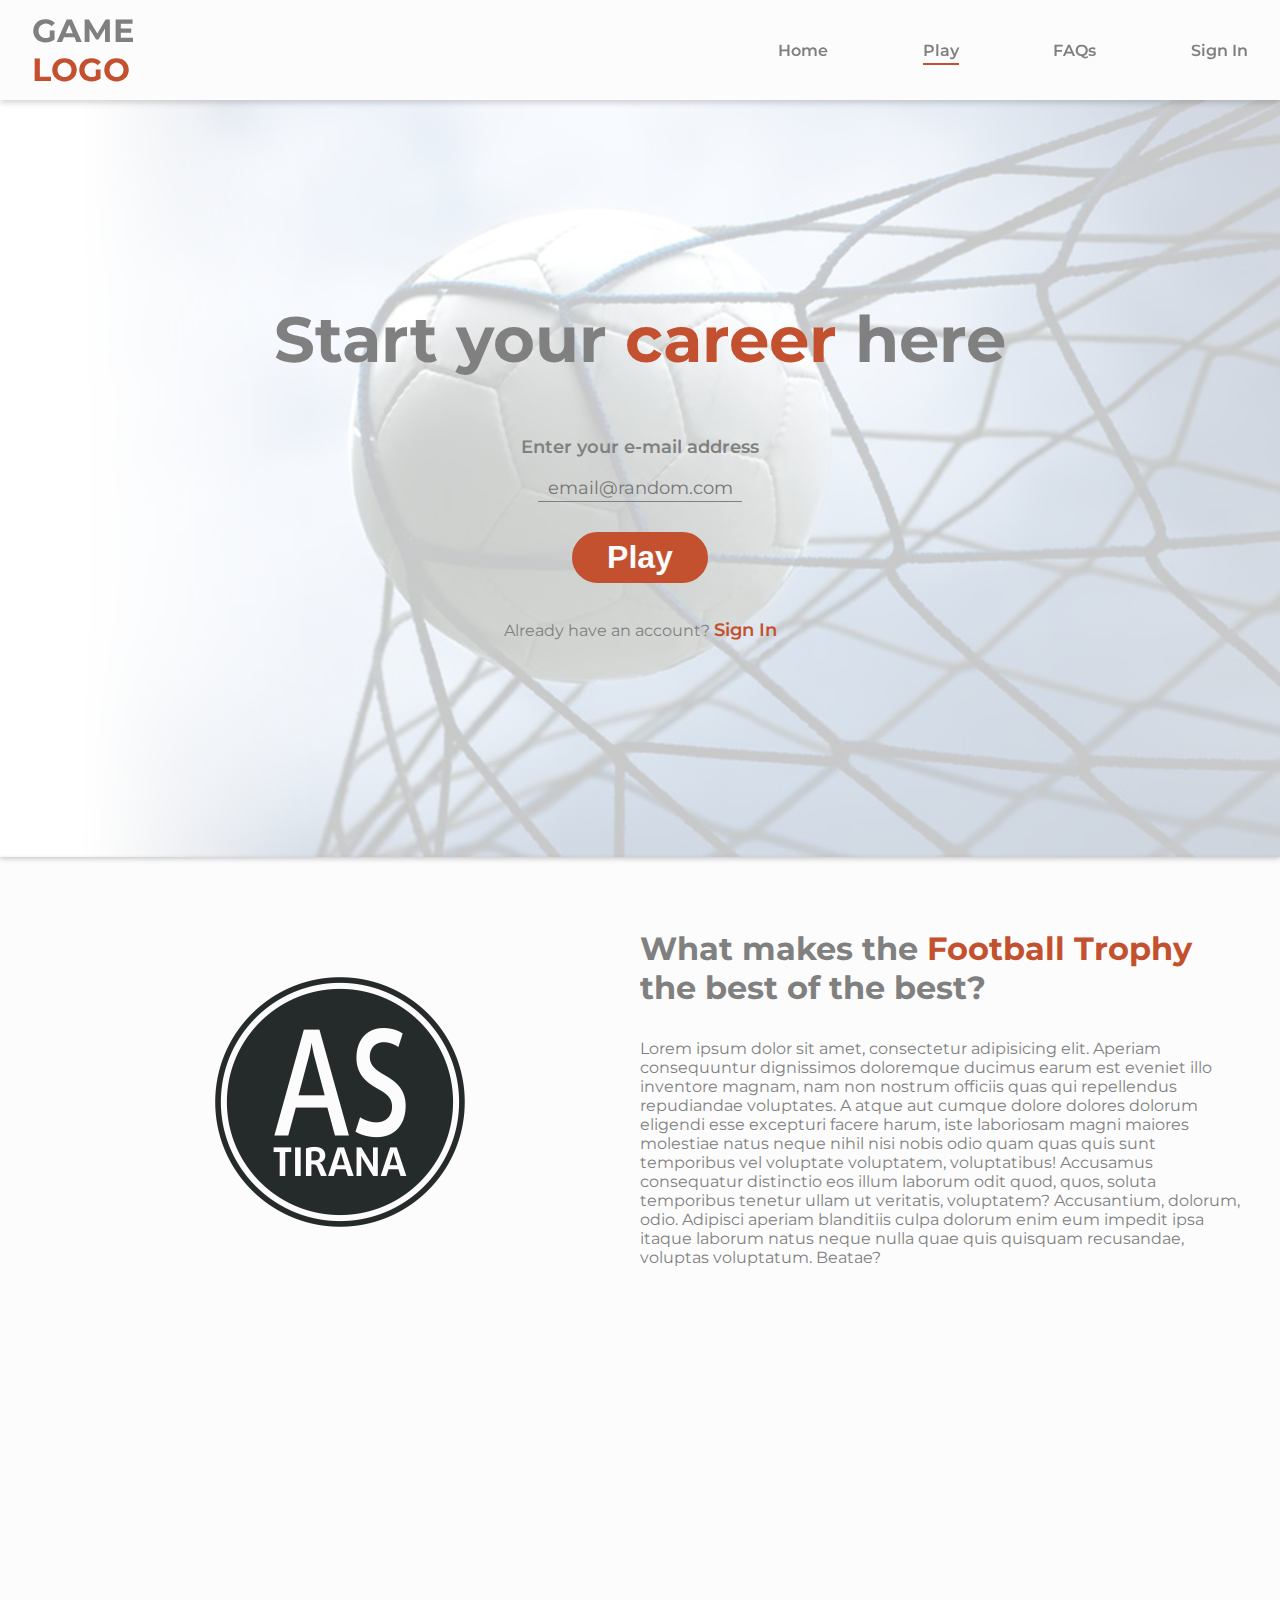
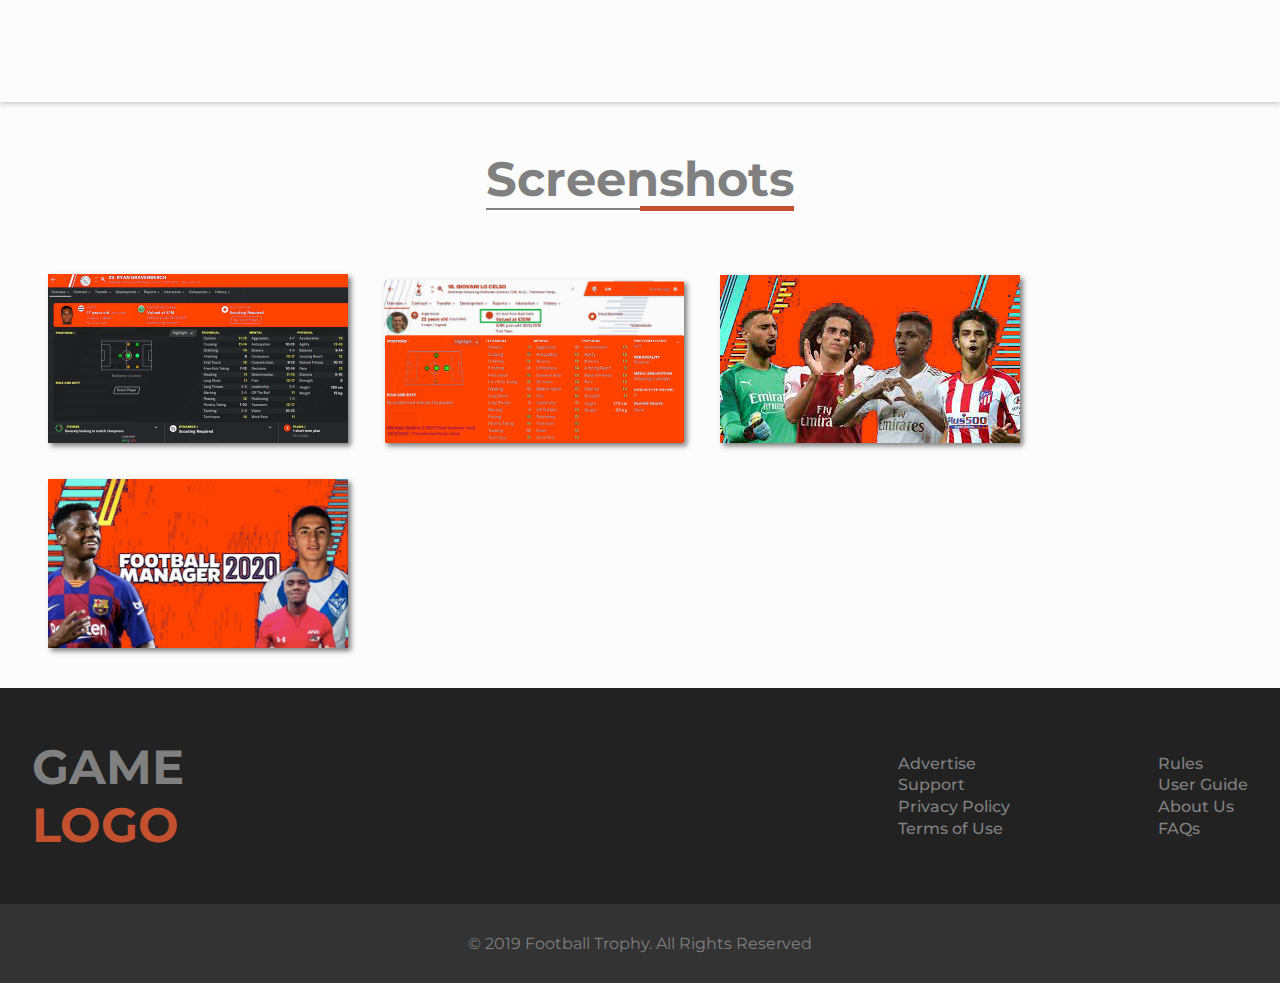
==== commit 4b47faff: "added google fonts" ====
--- a/index.html
+++ b/index.html
@@ -11,6 +11,7 @@
     <link rel="stylesheet" href="nav.css">
     <link rel="stylesheet" href="font.css">
     <link rel="stylesheet" href="footer.css">
+    <link href="https://fonts.googleapis.com/css?family=Montserrat:400,500,600,700&display=swap" rel="stylesheet">
     <script src="https://cdnjs.cloudflare.com/ajax/libs/jquery/3.3.1/jquery.min.js"></script>
 </head>
 <body>
